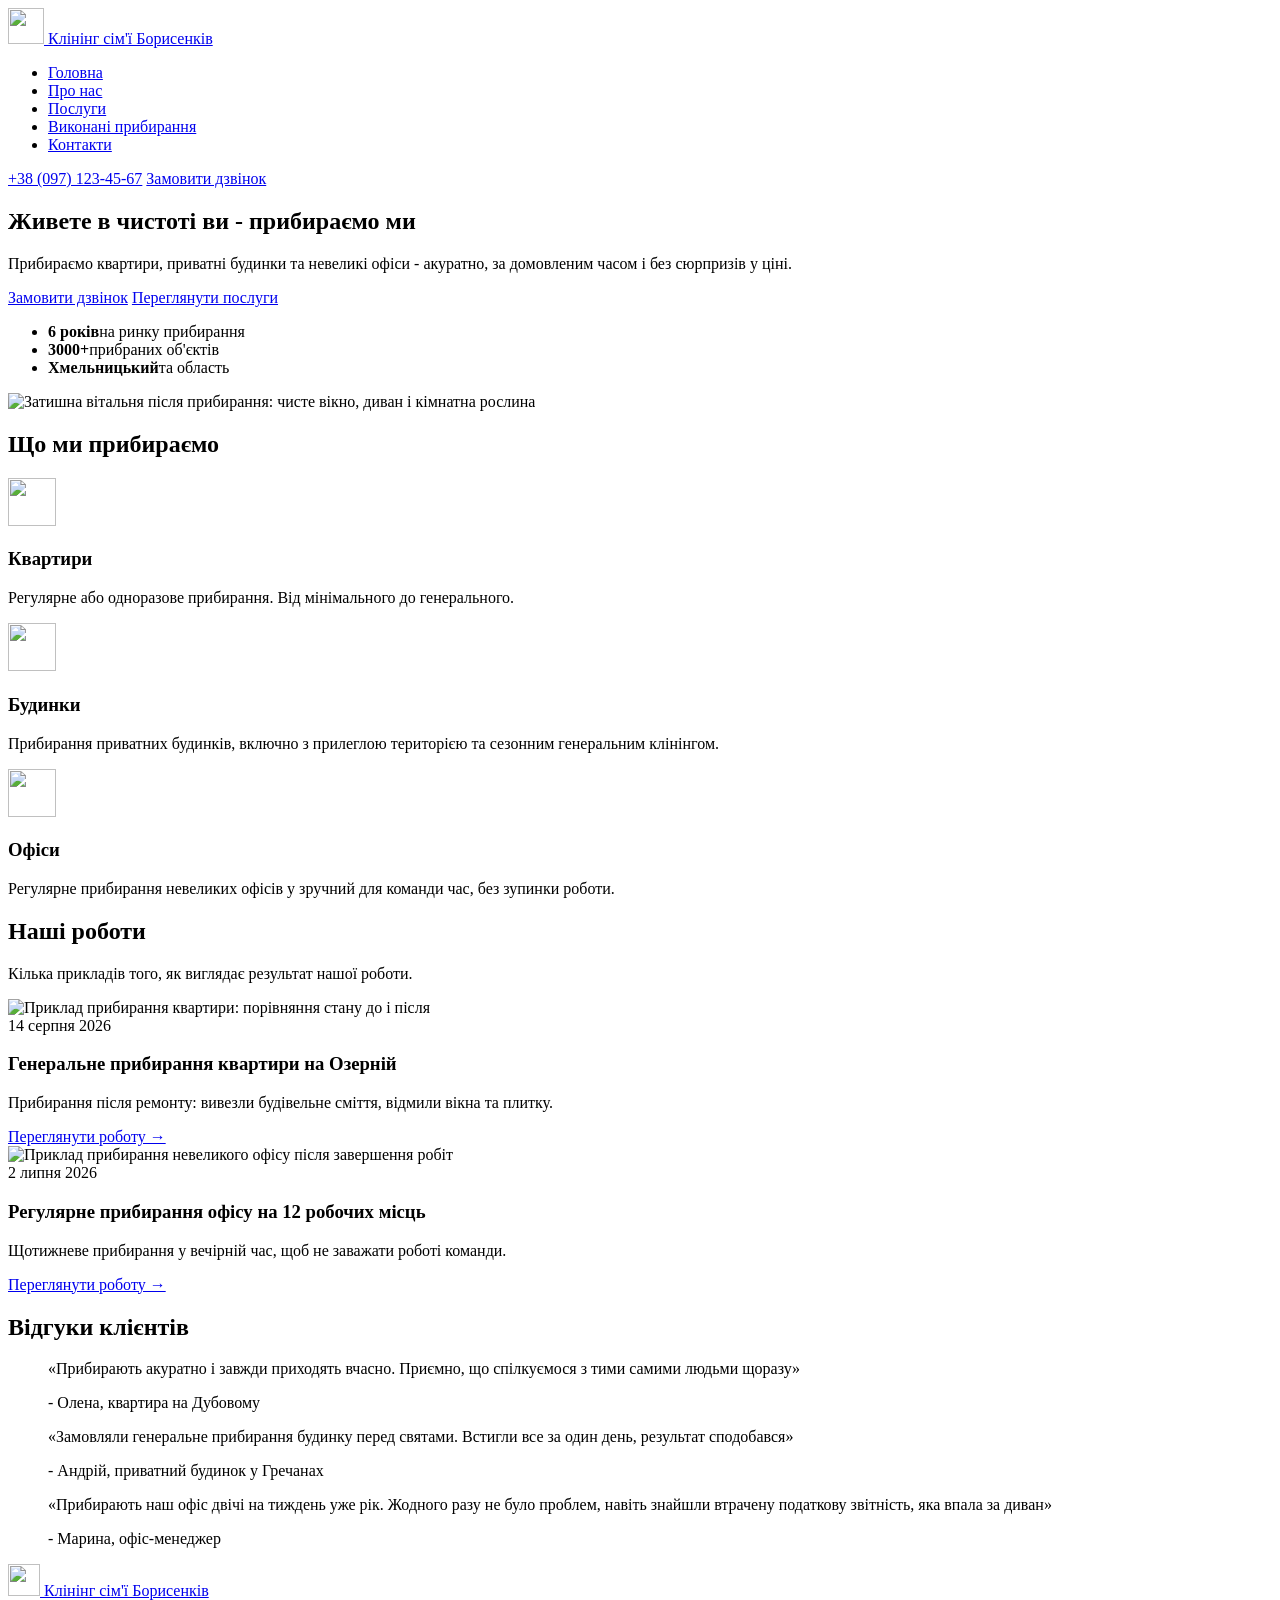
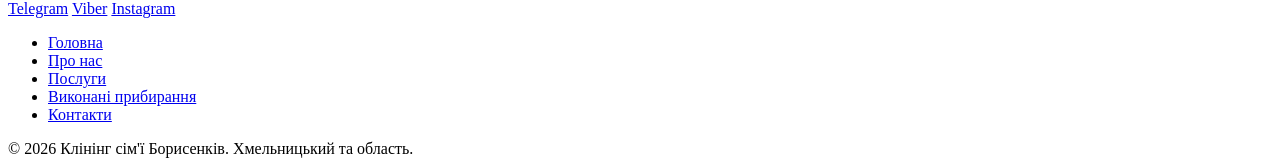
==== index.html @ 9736c982 "init htmls" ====
<!DOCTYPE html>
<html lang="uk">
<head>
  <meta charset="UTF-8">
  <meta name="viewport" content="width=device-width, initial-scale=1.0">
  <title>Прибирання Хмельницький</title>
  <meta name="description" content="Сімейна компанія «Клінінг сім'ї Борисенків»: прибирання квартир в Хмельницькому, будинків та офісів. Прибирання день в день недорого.">
  <link rel="icon" href="images/logo.svg" type="image/svg+xml">
  <link href="https://fonts.googleapis.com/css2?family=Quicksand:wght@600;700&family=Inter:wght@400;500;600&display=swap" rel="stylesheet">
  <link rel="stylesheet" href="css/style.css">
</head>
<body>

  <header class="site-header">
    <div class="container">
      <a class="logo" href="index.html">
        <img src="images/logo.svg" alt="" width="36" height="36">
        Клінінг сім'ї Борисенків
      </a>

      <nav class="main-nav" id="main-nav" aria-label="Основна навігація">
        <ul>
          <li><a href="index.html" aria-current="page">Головна</a></li>
          <li><a href="about.html">Про нас</a></li>
          <li><a href="services.html">Послуги</a></li>
          <li><a href="blog.html">Виконані прибирання</a></li>
          <li><a href="contacts.html">Контакти</a></li>
        </ul>
      </nav>

      <div class="header-actions">
        <a class="phone-link" href="tel:+380971234567">+38 (097) 123-45-67</a>
        <a class="btn btn-primary" href="contacts.html#form">Замовити дзвінок</a>
      </div>
    </div>
  </header>

  <main>

    <section class="hero">
      <div class="container">
        <div class="hero-copy">
          <h1>Живете в чистоті ви - прибираємо ми</h1>
          <p class="hero-tagline">
            Прибираємо квартири, приватні будинки та невеликі офіси -
            акуратно, за домовленим часом і без сюрпризів у ціні.
          </p>

          <div class="hero-actions">
            <a class="btn btn-primary" href="contacts.html#form">Замовити дзвінок</a>
            <a class="btn btn-outline" href="services.html">Переглянути послуги</a>
          </div>

          <ul class="hero-points">
            <li><strong>6&nbsp;років</strong><span>на ринку прибирання</span></li>
            <li><strong>3000+</strong><span>прибраних об'єктів</span></li>
            <li><strong>Хмельницький</strong><span>та область</span></li>
          </ul>
        </div>

        <div class="hero-media">
          <img src="images/hero-illustration.svg" alt="Затишна вітальня після прибирання: чисте вікно, диван і кімнатна рослина" width="420" height="340">
        </div>
      </div>
    </section>

    <section class="section-alt">
      <div class="container">
        <div class="section-head">
          <h2>Що ми прибираємо</h2>
        </div>

        <div class="service-grid">
          <article class="service-card">
            <img src="images/icon-apartment.svg" alt="" width="48" height="48">
            <h3>Квартири</h3>
            <p>Регулярне або одноразове прибирання. Від мінімального до генерального.</p>
          </article>

          <article class="service-card">
            <img src="images/icon-house.svg" alt="" width="48" height="48">
            <h3>Будинки</h3>
            <p>Прибирання приватних будинків, включно з прилеглою територією та сезонним генеральним клінінгом.</p>
          </article>

          <article class="service-card">
            <img src="images/icon-office.svg" alt="" width="48" height="48">
            <h3>Офіси</h3>
            <p>Регулярне прибирання невеликих офісів у зручний для команди час, без зупинки роботи.</p>
          </article>
        </div>
      </div>
    </section>

    <section>
      <div class="container">
        <div class="section-head">
          <h2>Наші роботи</h2>
          <p>Кілька прикладів того, як виглядає результат нашої роботи.</p>
        </div>

        <div class="case-grid">
          <article class="case-card">
            <img src="images/case-apartment.svg" alt="Приклад прибирання квартири: порівняння стану до і після" width="400" height="220">
            <div class="case-card-body">
              <time datetime="2026-08-14">14 серпня 2026</time>
              <h3>Генеральне прибирання квартири на Озерній</h3>
              <p>Прибирання після ремонту: вивезли будівельне сміття, відмили вікна та плитку.</p>
              <a href="blog.html">Переглянути роботу →</a>
            </div>
          </article>

          <article class="case-card">
            <img src="images/case-office.svg" alt="Приклад прибирання невеликого офісу після завершення робіт" width="400" height="220">
            <div class="case-card-body">
              <time datetime="2026-07-02">2 липня 2026</time>
              <h3>Регулярне прибирання офісу на 12 робочих місць</h3>
              <p>Щотижневе прибирання у вечірній час, щоб не заважати роботі команди.</p>
              <a href="blog.html">Переглянути роботу →</a>
            </div>
          </article>
        </div>
      </div>
    </section>

    <section class="section-alt">
      <div class="container">
        <div class="section-head">
          <h2>Відгуки клієнтів</h2>
        </div>

        <div class="service-grid">
          <blockquote class="testimonial">
            <p>«Прибирають акуратно і завжди приходять вчасно. Приємно, що спілкуємося з тими самими людьми щоразу»</p>
            <footer>- Олена, квартира на Дубовому</footer>
          </blockquote>

          <blockquote class="testimonial">
            <p>«Замовляли генеральне прибирання будинку перед святами. Встигли все за один день, результат сподобався»</p>
            <footer>- Андрій, приватний будинок у Гречанах</footer>
          </blockquote>

          <blockquote class="testimonial">
            <p>«Прибирають наш офіс двічі на тиждень уже рік. Жодного разу не було проблем, навіть знайшли втрачену податкову звітність, яка впала за диван»</p>
            <footer>- Марина, офіс-менеджер</footer>
          </blockquote>
        </div>
      </div>
    </section>

  </main>

  <footer class="site-footer">
    <div class="container">
      <div class="footer-grid">
        <div>
          <a class="logo" href="index.html">
            <img src="images/logo.svg" alt="" width="32" height="32">
            Клінінг сім'ї Борисенків
          </a>
          <div class="social-links">
            <a href="https://t.me/" target="_blank" rel="noopener">Telegram</a>
            <a href="viber://chat">Viber</a>
            <a href="https://instagram.com/" target="_blank" rel="noopener">Instagram</a>
          </div>
        </div>

        <nav aria-label="Навігація у футері">
          <ul>
            <li><a href="index.html">Головна</a></li>
            <li><a href="about.html">Про нас</a></li>
            <li><a href="services.html">Послуги</a></li>
            <li><a href="blog.html">Виконані прибирання</a></li>
            <li><a href="contacts.html">Контакти</a></li>
          </ul>
        </nav>
      </div>

      <div class="footer-bottom">
        © 2026 Клінінг сім'ї Борисенків. Хмельницький та область.
      </div>
    </div>
  </footer>
</body>
</html>
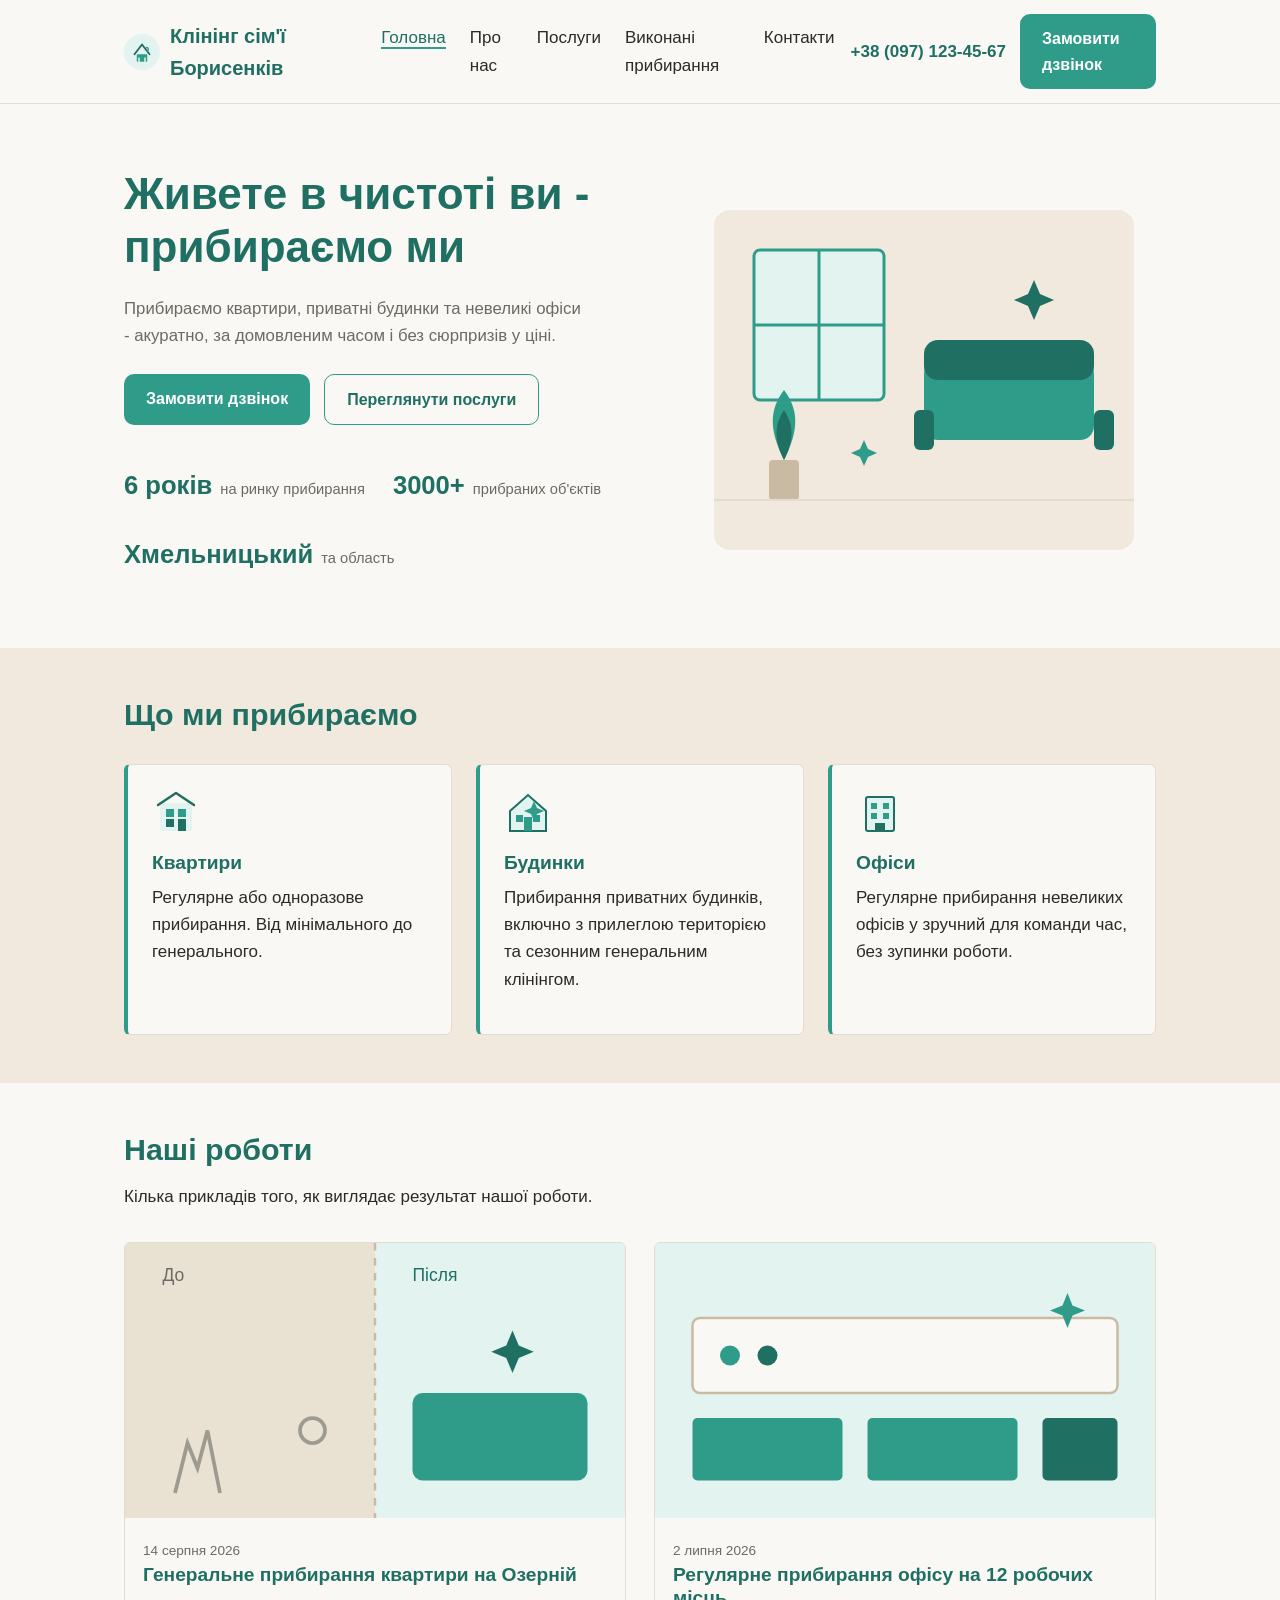
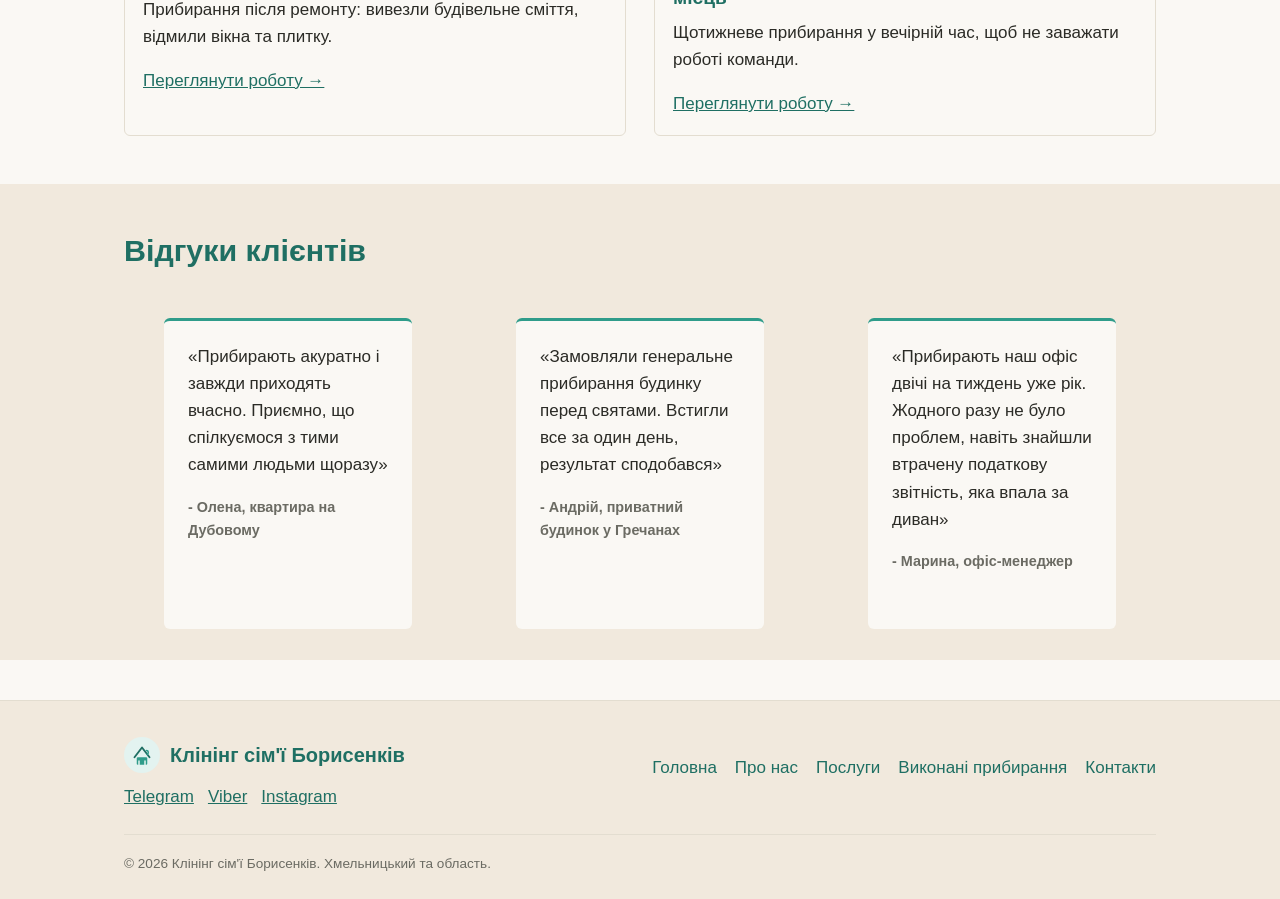
==== commit 1bfdfbd2: "Add files via upload" ====
--- a/index.html
+++ b/index.html
@@ -3,7 +3,7 @@
 <head>
   <meta charset="UTF-8">
   <meta name="viewport" content="width=device-width, initial-scale=1.0">
-  <title>Прибирання Хмельницький</title>
+  <title>Клінінг сім'ї Борисенків — прибирання у Хмельницькому</title>
   <meta name="description" content="Сімейна компанія «Клінінг сім'ї Борисенків»: прибирання квартир в Хмельницькому, будинків та офісів. Прибирання день в день недорого.">
   <link rel="icon" href="images/logo.svg" type="image/svg+xml">
   <link href="https://fonts.googleapis.com/css2?family=Quicksand:wght@600;700&family=Inter:wght@400;500;600&display=swap" rel="stylesheet">
--- a/css/style.css
+++ b/css/style.css
@@ -0,0 +1,410 @@
+/* ===========================================================
+   Клінінг сім'ї Борисенків - базові стилі
+   =========================================================== */
+
+:root {
+  --color-bg: #faf8f4;
+  --color-bg-alt: #f1e9dd;
+  --color-primary: #2f9c8a;
+  --color-primary-dark: #1f6f63;
+  --color-primary-light: #e3f3f0;
+  --color-text: #2b2b26;
+  --color-text-light: #6b6b63;
+  --color-border: #e3ddd0;
+
+  --font-display: "Quicksand", sans-serif;
+  --font-body: "Inter", sans-serif;
+
+  --radius: 10px;
+  --max-width: 1080px;
+}
+
+* {
+  box-sizing: border-box;
+}
+
+html {
+  scroll-behavior: smooth;
+}
+
+body {
+  margin: 0;
+  font-family: var(--font-body);
+  color: var(--color-text);
+  background: var(--color-bg);
+  line-height: 1.6;
+  font-size: 17px;
+}
+
+h1, h2, h3 {
+  font-family: var(--font-display);
+  font-weight: 700;
+  line-height: 1.2;
+  margin: 0 0 0.5em;
+  color: var(--color-primary-dark);
+}
+
+h1 { font-size: clamp(2rem, 4vw, 2.75rem); }
+h2 { font-size: clamp(1.4rem, 3vw, 1.9rem); }
+h3 { font-size: 1.2rem; }
+
+p { margin: 0 0 1em; max-width: 68ch; }
+
+a { color: var(--color-primary-dark); }
+a:hover { color: var(--color-primary); }
+
+img { max-width: 100%; display: block; }
+
+ul, ol { padding-left: 1.3em; }
+
+.container {
+  max-width: var(--max-width);
+  margin: 0 auto;
+  padding: 0 24px;
+}
+
+/* Focus visibility for accessibility */
+a:focus-visible,
+button:focus-visible,
+input:focus-visible,
+textarea:focus-visible {
+  outline: 3px solid var(--color-primary);
+  outline-offset: 2px;
+}
+
+/* ---------- Header ---------- */
+.site-header {
+  background: var(--color-bg);
+  border-bottom: 1px solid var(--color-border);
+  position: sticky;
+  top: 0;
+  z-index: 10;
+}
+
+.site-header .container {
+  display: flex;
+  align-items: center;
+  justify-content: space-between;
+  gap: 16px;
+  padding-top: 14px;
+  padding-bottom: 14px;
+}
+
+.logo {
+  display: flex;
+  align-items: center;
+  gap: 10px;
+  font-family: var(--font-display);
+  font-weight: 700;
+  font-size: 1.25rem;
+  color: var(--color-primary-dark);
+  text-decoration: none;
+}
+
+.logo img { width: 36px; height: 36px; }
+
+.main-nav ul {
+  list-style: none;
+  display: flex;
+  gap: 24px;
+  margin: 0;
+  padding: 0;
+}
+
+.main-nav a {
+  text-decoration: none;
+  color: var(--color-text);
+  font-weight: 500;
+}
+
+.main-nav a[aria-current="page"] {
+  color: var(--color-primary-dark);
+  border-bottom: 2px solid var(--color-primary);
+}
+
+.header-actions {
+  display: flex;
+  align-items: center;
+  gap: 14px;
+}
+
+.phone-link {
+  font-weight: 600;
+  text-decoration: none;
+  white-space: nowrap;
+}
+
+/* ---------- Buttons ---------- */
+.btn {
+  display: inline-block;
+  padding: 12px 22px;
+  border-radius: var(--radius);
+  text-decoration: none;
+  font-weight: 600;
+  font-family: var(--font-body);
+  border: none;
+  cursor: pointer;
+  font-size: 1rem;
+}
+
+.btn-primary {
+  background: var(--color-primary);
+  color: #fff;
+}
+.btn-primary:hover { background: var(--color-primary-dark); color: #fff; }
+
+.btn-outline {
+  background: transparent;
+  border: 1.5px solid var(--color-primary);
+  color: var(--color-primary-dark);
+}
+.btn-outline:hover { background: var(--color-primary-light); }
+
+/* ---------- Hero ---------- */
+.hero {
+  padding: 64px 0 56px;
+}
+
+.hero .container {
+  display: flex;
+  align-items: center;
+  gap: 48px;
+}
+
+.hero-copy { flex: 1 1 420px; }
+.hero-media { flex: 1 1 320px; }
+
+.hero-tagline {
+  color: var(--color-text-light);
+  font-size: 1.05rem;
+  max-width: 50ch;
+}
+
+.hero-actions {
+  display: flex;
+  gap: 14px;
+  flex-wrap: wrap;
+  margin-top: 24px;
+}
+
+.hero-points {
+  display: flex;
+  gap: 28px;
+  flex-wrap: wrap;
+  margin-top: 40px;
+  list-style: none;
+  padding: 0;
+}
+
+.hero-points li {
+  display: flex;
+  align-items: baseline;
+  gap: 8px;
+}
+
+.hero-points strong {
+  font-family: var(--font-display);
+  font-size: 1.6rem;
+  color: var(--color-primary-dark);
+}
+
+.hero-points span {
+  color: var(--color-text-light);
+  font-size: 0.92rem;
+}
+
+/* ---------- Sections ---------- */
+section,
+.page-block { padding: 48px 0; }
+
+.section-alt {
+  background: var(--color-bg-alt);
+}
+
+.section-head {
+  max-width: 60ch;
+  margin-bottom: 32px;
+}
+
+/* ---------- Service cards ---------- */
+.service-grid {
+  display: grid;
+  grid-template-columns: repeat(auto-fit, minmax(240px, 1fr));
+  gap: 24px;
+}
+
+.service-card {
+  background: var(--color-bg);
+  border: 1px solid var(--color-border);
+  border-left: 4px solid var(--color-primary);
+  border-radius: 6px;
+  padding: 24px;
+}
+
+.service-card img {
+  width: 48px;
+  height: 48px;
+  margin-bottom: 14px;
+}
+
+.service-card ul {
+  margin: 12px 0 0;
+  padding-left: 1.1em;
+  color: var(--color-text-light);
+  font-size: 0.95rem;
+}
+
+/* ---------- Case / blog cards ---------- */
+.case-grid {
+  display: grid;
+  grid-template-columns: repeat(auto-fit, minmax(260px, 1fr));
+  gap: 28px;
+}
+
+.case-card {
+  border: 1px solid var(--color-border);
+  border-radius: 6px;
+  overflow: hidden;
+  background: var(--color-bg);
+}
+
+.case-card img { width: 100%; height: auto; }
+
+.case-card-body { padding: 18px; }
+
+.case-card time {
+  color: var(--color-text-light);
+  font-size: 0.85rem;
+}
+
+/* ---------- Testimonials ---------- */
+.testimonial {
+  border-top: 3px solid var(--color-primary);
+  background: var(--color-bg);
+  padding: 22px 24px;
+  border-radius: 6px;
+  height: 100%;
+}
+
+.testimonial footer {
+  margin-top: 14px;
+  font-weight: 600;
+  color: var(--color-text-light);
+  font-size: 0.9rem;
+}
+
+/* ---------- Contact ---------- */
+.contact-layout {
+  display: flex;
+  gap: 48px;
+  flex-wrap: wrap;
+}
+
+.contact-info { flex: 1 1 280px; }
+.contact-form { flex: 1 1 360px; }
+
+.contact-info ul {
+  list-style: none;
+  padding: 0;
+  margin: 20px 0;
+}
+
+.contact-info li {
+  margin-bottom: 14px;
+}
+
+.contact-info .map-note {
+  border: 1px dashed var(--color-border);
+  border-radius: 6px;
+  padding: 18px;
+  color: var(--color-text-light);
+  font-size: 0.9rem;
+}
+
+form {
+  display: flex;
+  flex-direction: column;
+  gap: 16px;
+}
+
+label {
+  font-weight: 600;
+  font-size: 0.92rem;
+}
+
+input, textarea, select {
+  font-family: var(--font-body);
+  font-size: 1rem;
+  padding: 11px 12px;
+  border: 1px solid var(--color-border);
+  border-radius: 6px;
+  background: #fff;
+  width: 100%;
+}
+
+.field-hint {
+  font-size: 0.82rem;
+  color: var(--color-text-light);
+  margin-top: -10px;
+}
+
+.form-note {
+  font-size: 0.85rem;
+  color: var(--color-text-light);
+}
+
+/* ---------- Footer ---------- */
+.site-footer {
+  border-top: 1px solid var(--color-border);
+  background: var(--color-bg-alt);
+  padding: 36px 0 24px;
+  margin-top: 40px;
+}
+
+.footer-grid {
+  display: flex;
+  justify-content: space-between;
+  flex-wrap: wrap;
+  gap: 24px;
+}
+
+.footer-grid nav ul {
+  list-style: none;
+  padding: 0;
+  display: flex;
+  gap: 18px;
+  flex-wrap: wrap;
+}
+
+.footer-grid nav a { text-decoration: none; }
+
+.social-links {
+  display: flex;
+  gap: 14px;
+  margin-top: 10px;
+}
+
+.footer-bottom {
+  margin-top: 24px;
+  padding-top: 18px;
+  border-top: 1px solid var(--color-border);
+  color: var(--color-text-light);
+  font-size: 0.85rem;
+}
+
+/* ---------- Responsive ---------- */
+@media (max-width: 780px) {
+  .main-nav ul {
+    flex-wrap: wrap;
+    gap: 10px 16px;
+  }
+
+  .hero .container {
+    flex-direction: column;
+    text-align: left;
+  }
+}
+
+@media (prefers-reduced-motion: reduce) {
+  html { scroll-behavior: auto; }
+}
